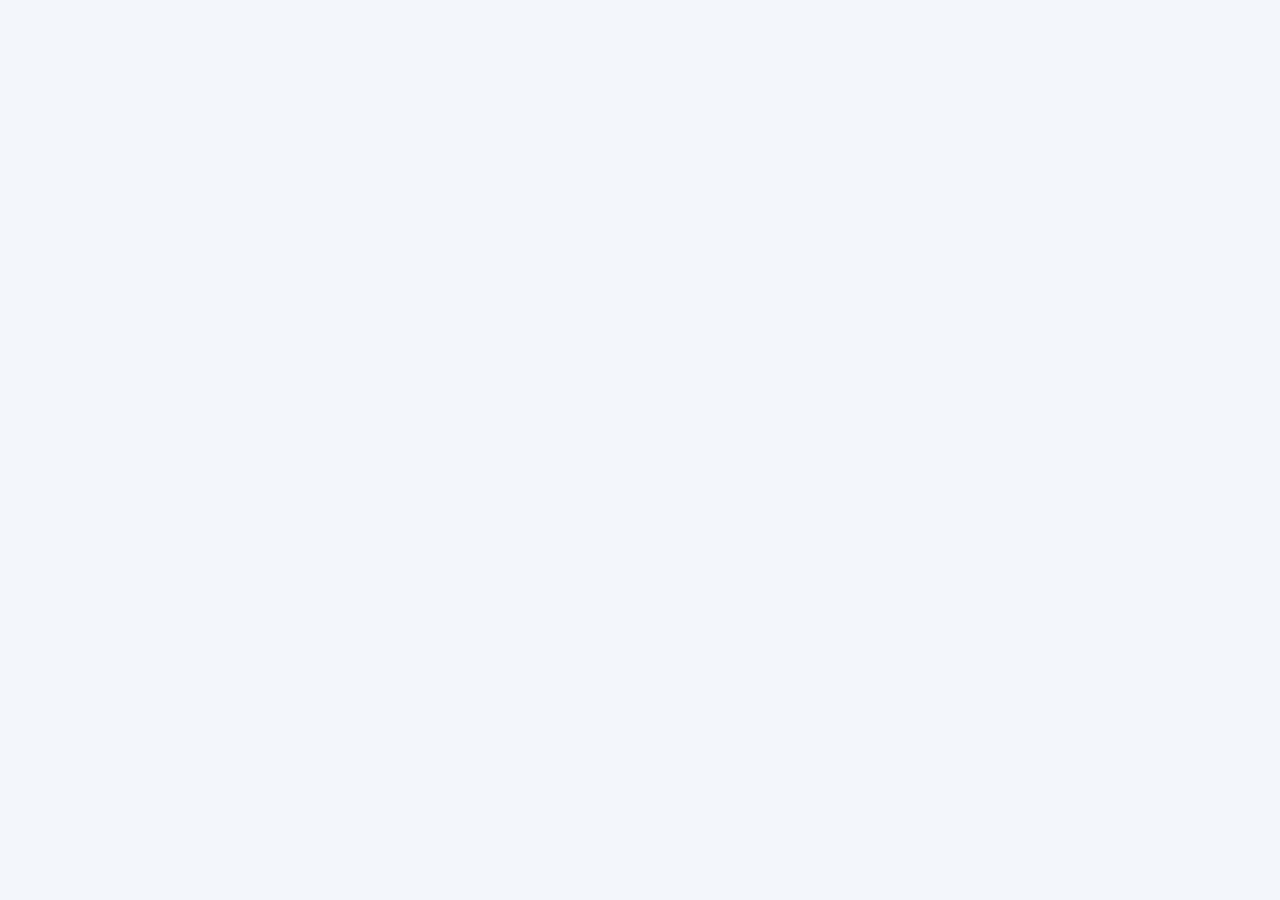
==== tests.html @ cabc4c42 "Add multiple-choice test page shell" ====
<!DOCTYPE html>
<html lang="en">
<head>
<meta charset="utf-8">
<meta name="viewport" content="width=device-width, initial-scale=1, viewport-fit=cover">
<meta name="theme-color" content="#101827">
<title>MITx Probability Practice Tests — 60 Questions</title>
<link rel="stylesheet" href="styles-1.css">
<link rel="stylesheet" href="styles-2.css">
<link rel="stylesheet" href="styles-3.css">
<link rel="stylesheet" href="tests.css">
</head>
<body>
<script src="tests-ui-1.js"></script>
<script src="tests-ui-2.js"></script>
<script src="questions-1.js"></script>
<script src="questions-2.js"></script>
<script src="questions-3.js"></script>
<script src="questions-4.js"></script>
<script src="questions-5.js"></script>
<script src="questions-6.js"></script>
<script src="tests-app-1.js"></script>
<script src="tests-app-2.js"></script>
</body>
</html>
---- styles-1.css ----
:root{
  --bg:#f3f6fb; --panel:#ffffff; --text:#172033; --muted:#64748b; --line:#dbe3ee;
  --accent:#2457d6; --accent2:#183b95; --good:#147d52; --warn:#a45b00; --bad:#b42318;
  --shadow:0 16px 40px rgba(24,39,75,.10); --radius:20px;
}
[data-theme="dark"]{
  --bg:#0b1220; --panel:#121c2e; --text:#edf3ff; --muted:#9eb0c9; --line:#29364c;
  --accent:#78a4ff; --accent2:#a9c3ff; --good:#65d6a2; --warn:#ffbc66; --bad:#ff817a;
  --shadow:0 18px 44px rgba(0,0,0,.32);
}
*{box-sizing:border-box}
html,body{margin:0;min-height:100%;background:var(--bg);color:var(--text);font-family:Inter,ui-sans-serif,-apple-system,BlinkMacSystemFont,"Segoe UI",Roboto,Arial,sans-serif}
button,select,input{font:inherit}
button{cursor:pointer}
.app{max-width:1120px;margin:0 auto;padding:18px 18px 48px}
.topbar{display:flex;justify-content:space-between;align-items:center;gap:12px;margin-bottom:18px}
.brand{display:flex;align-items:center;gap:12px}
.logo{width:42px;height:42px;border-radius:13px;background:linear-gradient(145deg,var(--accent),var(--accent2));display:grid;place-items:center;color:white;font-weight:800;box-shadow:var(--shadow)}
.brand h1{font-size:1.05rem;margin:0}.brand p{font-size:.78rem;color:var(--muted);margin:3px 0 0}
.icon-btn{border:1px solid var(--line);background:var(--panel);color:var(--text);border-radius:12px;padding:10px 12px}
.screen{display:none}.screen.active{display:block}
.hero{background:linear-gradient(135deg,var(--panel),color-mix(in srgb,var(--accent) 7%,var(--panel)));border:1px solid var(--line);border-radius:var(--radius);padding:28px;box-shadow:var(--shadow)}
.hero h2{font-size:clamp(1.6rem,4vw,2.55rem);line-height:1.12;margin:0 0 10px;max-width:760px}
.hero .lead{color:var(--muted);font-size:1.02rem;max-width:780px;line-height:1.6}
.stats{display:grid;grid-template-columns:repeat(4,1fr);gap:12px;margin:22px 0}
.stat{border:1px solid var(--line);background:var(--panel);border-radius:16px;padding:15px}
.stat strong{display:block;font-size:1.5rem}.stat span{font-size:.78rem;color:var(--muted)}
.mode-grid{display:grid;grid-template-columns:repeat(3,1fr);gap:14px;margin-top:18px}
.mode{border:1px solid var(--line);background:var(--panel);color:var(--text);border-radius:17px;padding:18px;text-align:left;transition:.16s transform,.16s border-color}
.mode:hover{transform:translateY(-2px);border-color:var(--accent)}
.mode b{display:block;margin-bottom:7px}.mode span{font-size:.85rem;color:var(--muted);line-height:1.45}
.tools{display:flex;flex-wrap:wrap;gap:9px;margin-top:18px}
.primary{border:0;background:var(--accent);color:white;border-radius:12px;padding:11px 15px;font-weight:700}
.secondary{border:1px solid var(--line);background:var(--panel);color:var(--text);border-radius:12px;padding:10px 14px}
.note{margin-top:18px;padding:13px 15px;border-left:4px solid var(--accent);background:color-mix(in srgb,var(--accent) 7%,var(--panel));border-radius:10px;color:var(--muted);line-height:1.5;font-size:.88rem}
.study-head{display:grid;grid-template-columns:1fr auto;gap:16px;align-items:center;margin-bottom:12px}
.progress-wrap{min-width:0}.progress-label{display:flex;justify-content:space-between;color:var(--muted);font-size:.82rem;margin-bottom:7px}
.progress{height:9px;background:var(--line);border-radius:999px;overflow:hidden}.progress>div{height:100%;background:var(--accent);width:0;transition:width .25s}
.timer{width:76px;height:76px;border-radius:50%;display:grid;place-items:center;border:6px solid var(--line);font-size:1.25rem;font-weight:800;background:var(--panel)}
.timer.low{border-color:var(--warn)}.timer.done{border-color:var(--bad)}
.card{background:var(--panel);border:1px solid var(--line);border-radius:24px;box-shadow:var(--shadow);min-height:540px;display:flex;flex-direction:column;overflow:hidden}
.card-top{padding:20px 24px;border-bottom:1px solid var(--line);display:flex;justify-content:space-between;gap:12px;align-items:flex-start}
.eyebrow{font-size:.78rem;color:var(--accent);font-weight:800;text-transform:uppercase;letter-spacing:.06em}.card-title{font-size:1.4rem;margin:5px 0 0}
.card-id{font-variant-numeric:tabular-nums;color:var(--muted);font-size:.82rem}
.card-body{padding:30px 28px;flex:1;display:flex;flex-direction:column}
.prompt-label{font-size:.75rem;text-transform:uppercase;letter-spacing:.08em;color:var(--muted);font-weight:800}
.prompt{font-size:clamp(1.3rem,3.2vw,2rem);line-height:1.35;margin:11px 0 22px;max-width:900px}
---- styles-2.css ----
.recall-hint{color:var(--muted);line-height:1.55;padding:14px 16px;border:1px dashed var(--line);border-radius:13px}
.answer{display:none;animation:fade .2s ease}.answer.visible{display:block}
.answer ul{margin:0 0 18px;padding-left:22px}.answer li{margin:0 0 11px;line-height:1.54}
.formula{padding:14px 16px;background:color-mix(in srgb,var(--accent) 8%,var(--panel));border:1px solid color-mix(in srgb,var(--accent) 28%,var(--line));border-radius:13px;font-family:"SFMono-Regular",Consolas,monospace;line-height:1.55;overflow-wrap:anywhere}
.callouts{display:grid;grid-template-columns:1fr 1fr;gap:12px;margin-top:14px}
.callout{border:1px solid var(--line);border-radius:13px;padding:13px 14px;line-height:1.45;font-size:.9rem}
.callout b{display:block;margin-bottom:4px}.trap b{color:var(--bad)}.check b{color:var(--good)}
.card-actions{padding:18px 24px;border-top:1px solid var(--line)}
.reveal-row{display:flex;justify-content:center;gap:10px}.reveal{min-width:210px}
.rating-row{display:none;grid-template-columns:repeat(4,1fr);gap:9px}.rating-row.visible{display:grid}
.rate{border:1px solid var(--line);background:var(--panel);color:var(--text);border-radius:12px;padding:11px 7px;font-weight:750}
.rate small{display:block;font-size:.68rem;color:var(--muted);font-weight:500;margin-top:3px}
.rate.again{border-color:color-mix(in srgb,var(--bad) 55%,var(--line))}.rate.hard{border-color:color-mix(in srgb,var(--warn) 55%,var(--line))}
.rate.good{border-color:color-mix(in srgb,var(--good) 55%,var(--line))}.rate.easy{border-color:color-mix(in srgb,var(--accent) 55%,var(--line))}
.session-footer{display:flex;justify-content:space-between;gap:10px;align-items:center;margin-top:13px;color:var(--muted);font-size:.78rem}
kbd{border:1px solid var(--line);border-bottom-width:2px;background:var(--panel);border-radius:5px;padding:1px 5px;color:var(--muted)}
.modal{position:fixed;inset:0;background:rgba(4,10,20,.58);display:none;align-items:center;justify-content:center;padding:18px;z-index:20}
.modal.open{display:flex}.modal-panel{background:var(--panel);border:1px solid var(--line);border-radius:20px;box-shadow:var(--shadow);width:min(900px,100%);max-height:88vh;display:flex;flex-direction:column}
.modal-head{padding:18px 20px;border-bottom:1px solid var(--line);display:flex;justify-content:space-between;gap:12px;align-items:center}.modal-head h3{margin:0}
.modal-body{padding:18px 20px;overflow:auto}.filters{display:grid;grid-template-columns:1fr 230px;gap:10px;margin-bottom:14px}
.filters input,.filters select{width:100%;border:1px solid var(--line);background:var(--panel);color:var(--text);padding:11px;border-radius:11px}
.library-item{display:grid;grid-template-columns:52px 1fr auto;gap:12px;align-items:center;border-top:1px solid var(--line);padding:13px 2px}
.library-item:first-of-type{border-top:0}.pill{font-size:.72rem;padding:5px 8px;border-radius:999px;background:color-mix(in srgb,var(--accent) 10%,var(--panel));color:var(--accent);font-weight:800}
.library-item h4{margin:0 0 4px}.library-item p{margin:0;color:var(--muted);font-size:.8rem;line-height:1.35}
.due{font-size:.72rem;color:var(--muted);text-align:right}
.complete{background:var(--panel);border:1px solid var(--line);border-radius:var(--radius);padding:34px;box-shadow:var(--shadow);text-align:center}
.complete h2{font-size:2rem;margin:5px 0 10px}.complete p{color:var(--muted);line-height:1.55}
.complete-grid{display:grid;grid-template-columns:repeat(3,1fr);gap:12px;margin:24px auto;max-width:650px}
@keyframes fade{from{opacity:.2;transform:translateY(4px)}to{opacity:1;transform:none}}
@media(max-width:760px){
 .app{padding:12px 12px 32px}.hero{padding:21px}.stats{grid-template-columns:repeat(2,1fr)}.mode-grid{grid-template-columns:1fr}
 .card{min-height:620px}.card-top{padding:17px}.card-body{padding:23px 18px}.card-actions{padding:15px}
 .callouts{grid-template-columns:1fr}.rating-row{grid-template-columns:repeat(2,1fr)}.filters{grid-template-columns:1fr}
 .complete-grid{grid-template-columns:1fr}.brand p{display:none}
}
@media print{
 body{background:#fff;color:#111}
 .app,.modal{display:none!important}
 .print-deck{display:block!important}
 .print-card{break-after:page;padding:18mm 16mm;font-family:Arial,sans-serif}
 .print-card h1{font-size:20pt;margin:0 0 4mm}
 .print-card h2{font-size:12pt;margin:0 0 7mm;color:#444}
 .print-card .print-prompt{font-size:15pt;line-height:1.4;margin:0 0 7mm}
 .print-card li{font-size:11pt;line-height:1.45;margin-bottom:3mm}
---- styles-3.css ----
.print-card .print-formula{font-family:monospace;border:1px solid #aaa;padding:4mm;margin:6mm 0}
 .print-card p{font-size:10.5pt;line-height:1.4}
}
.print-deck{display:none}
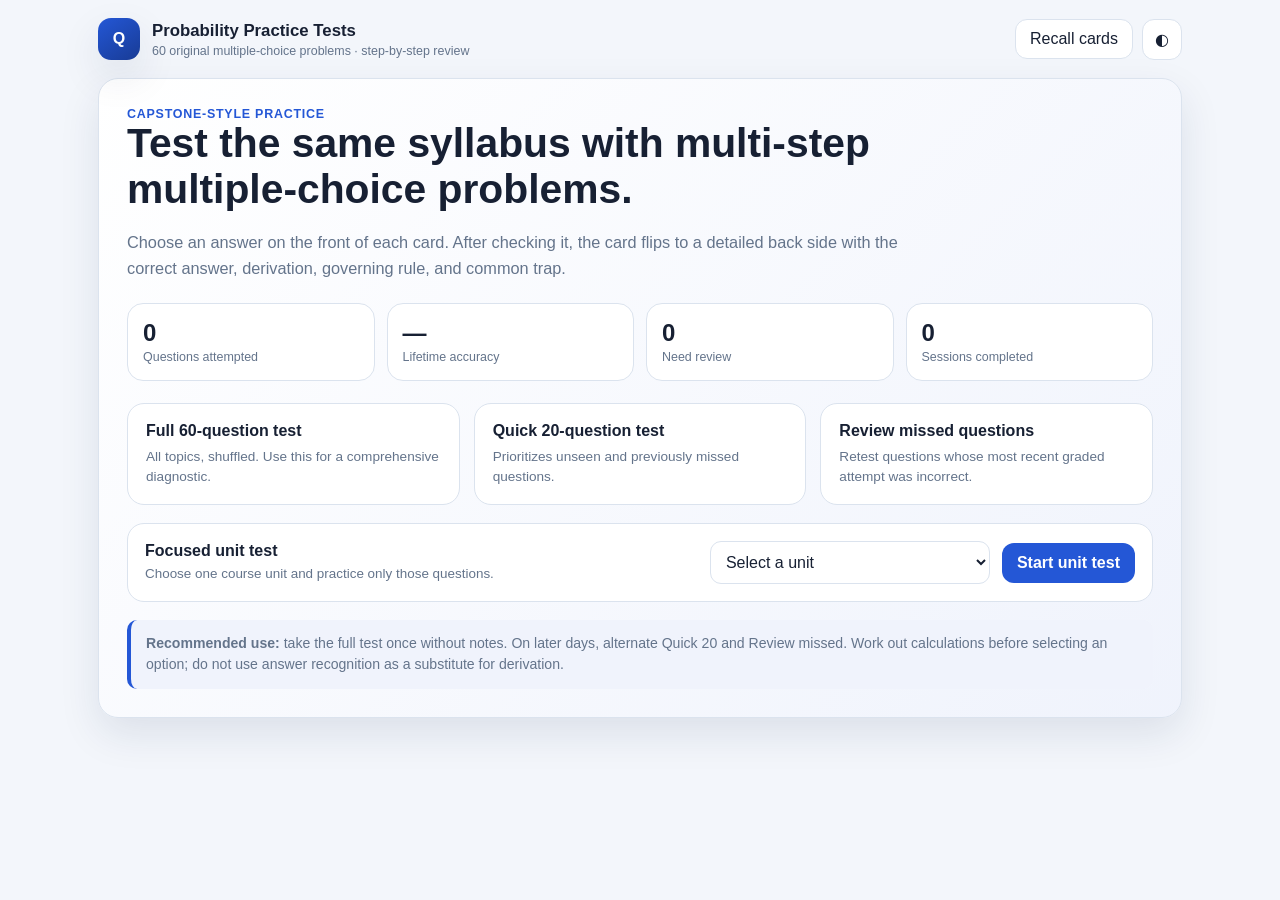
==== commit abdc3b4e: "Make test page initialization robust" ====
--- a/tests.html
+++ b/tests.html
@@ -11,6 +11,7 @@
 <link rel="stylesheet" href="tests.css">
 </head>
 <body>
+<div id="testRoot"></div>
 <script src="tests-ui-1.js"></script>
 <script src="tests-ui-2.js"></script>
 <script src="questions-1.js"></script>
--- a/tests.css
+++ b/tests.css
@@ -0,0 +1,33 @@
+.header-actions{display:flex;align-items:center;gap:9px}.link-btn{text-decoration:none;display:inline-flex;align-items:center}
+.unit-picker{display:grid;grid-template-columns:1fr minmax(190px,280px) auto;gap:12px;align-items:center;margin-top:18px;border:1px solid var(--line);background:var(--panel);border-radius:17px;padding:17px}
+.unit-picker b{display:block;margin-bottom:5px}.unit-picker span{display:block;color:var(--muted);font-size:.84rem;line-height:1.4}
+.unit-picker select{border:1px solid var(--line);background:var(--panel);color:var(--text);padding:11px;border-radius:11px;width:100%}
+.test-status{display:grid;grid-template-columns:1fr auto auto;gap:12px;align-items:center;margin-bottom:13px}
+.status-chip{border:1px solid var(--line);background:var(--panel);border-radius:14px;padding:9px 14px;min-width:92px;text-align:center}
+.status-chip span{display:block;font-size:.68rem;text-transform:uppercase;letter-spacing:.08em;color:var(--muted)}.status-chip strong{display:block;margin-top:2px}
+.mcq-scene{perspective:1600px;min-height:670px}
+.mcq-card{position:relative;min-height:650px;transform-style:preserve-3d;transition:transform .55s cubic-bezier(.2,.75,.25,1)}
+.mcq-card.flipped{transform:rotateY(180deg)}
+.mcq-face{position:absolute;inset:0;backface-visibility:hidden;-webkit-backface-visibility:hidden;background:var(--panel);border:1px solid var(--line);border-radius:24px;box-shadow:var(--shadow);padding:28px;display:flex;flex-direction:column}
+.mcq-back{transform:rotateY(180deg)}
+.mcq-head,.review-head{display:flex;justify-content:space-between;gap:14px;align-items:flex-start;border-bottom:1px solid var(--line);padding-bottom:17px}
+.mcq-head h2,.review-head h2{margin:5px 0 0;font-size:1.35rem}
+.difficulty,.result-badge{font-size:.72rem;font-weight:800;border:1px solid var(--line);border-radius:999px;padding:7px 10px;white-space:nowrap}
+.question-prompt{font-size:clamp(1.15rem,2.5vw,1.65rem);line-height:1.45;margin:25px 0}
+.choices{display:grid;gap:11px}
+.choice{display:grid;grid-template-columns:38px 1fr;gap:12px;align-items:center;text-align:left;border:1px solid var(--line);background:var(--panel);color:var(--text);border-radius:14px;padding:13px 15px;line-height:1.4}
+.choice:hover:not(:disabled){border-color:var(--accent)}.choice.selected{border-color:var(--accent);background:color-mix(in srgb,var(--accent) 8%,var(--panel))}
+.choice.correct{border-color:var(--good);background:color-mix(in srgb,var(--good) 8%,var(--panel))}.choice.incorrect{border-color:var(--bad);background:color-mix(in srgb,var(--bad) 8%,var(--panel))}
+.choice-letter{width:31px;height:31px;border:1px solid var(--line);border-radius:50%;display:grid;place-items:center;font-weight:800}
+.question-actions{display:flex;justify-content:flex-end;gap:10px;margin-top:auto;padding-top:24px}
+.correct-answer{font-size:1.05rem;line-height:1.5;border:1px solid color-mix(in srgb,var(--good) 45%,var(--line));background:color-mix(in srgb,var(--good) 8%,var(--panel));border-radius:14px;padding:15px 17px;margin:22px 0 16px}
+.solution-steps{margin:0;padding-left:24px}.solution-steps li{line-height:1.55;margin-bottom:10px}
+.review-grid{display:grid;grid-template-columns:1fr 1fr;gap:12px;margin-top:8px}.rule-box b{color:var(--accent)}
+.result-badge.correct-result{color:var(--good);border-color:var(--good)}.result-badge.wrong-result{color:var(--bad);border-color:var(--bad)}.result-badge.ungraded-result{color:var(--warn);border-color:var(--warn)}
+.complete-actions{display:flex;justify-content:center;gap:10px;flex-wrap:wrap}
+.result-list{max-width:760px;margin:0 auto 22px;text-align:left}.result-list h3{margin-bottom:8px}.missed-chip{display:inline-block;border:1px solid var(--line);border-radius:999px;padding:6px 10px;margin:4px;font-size:.8rem}
+@media(max-width:760px){
+ .header-actions .link-btn{display:none}.unit-picker{grid-template-columns:1fr}.test-status{grid-template-columns:1fr 1fr}.test-status .progress-wrap{grid-column:1/-1}
+ .mcq-scene{min-height:780px}.mcq-card{min-height:760px}.mcq-face{padding:20px}.review-grid{grid-template-columns:1fr}
+ .question-actions{flex-wrap:wrap}.question-actions button{flex:1}.choice{grid-template-columns:34px 1fr;padding:12px}
+}
